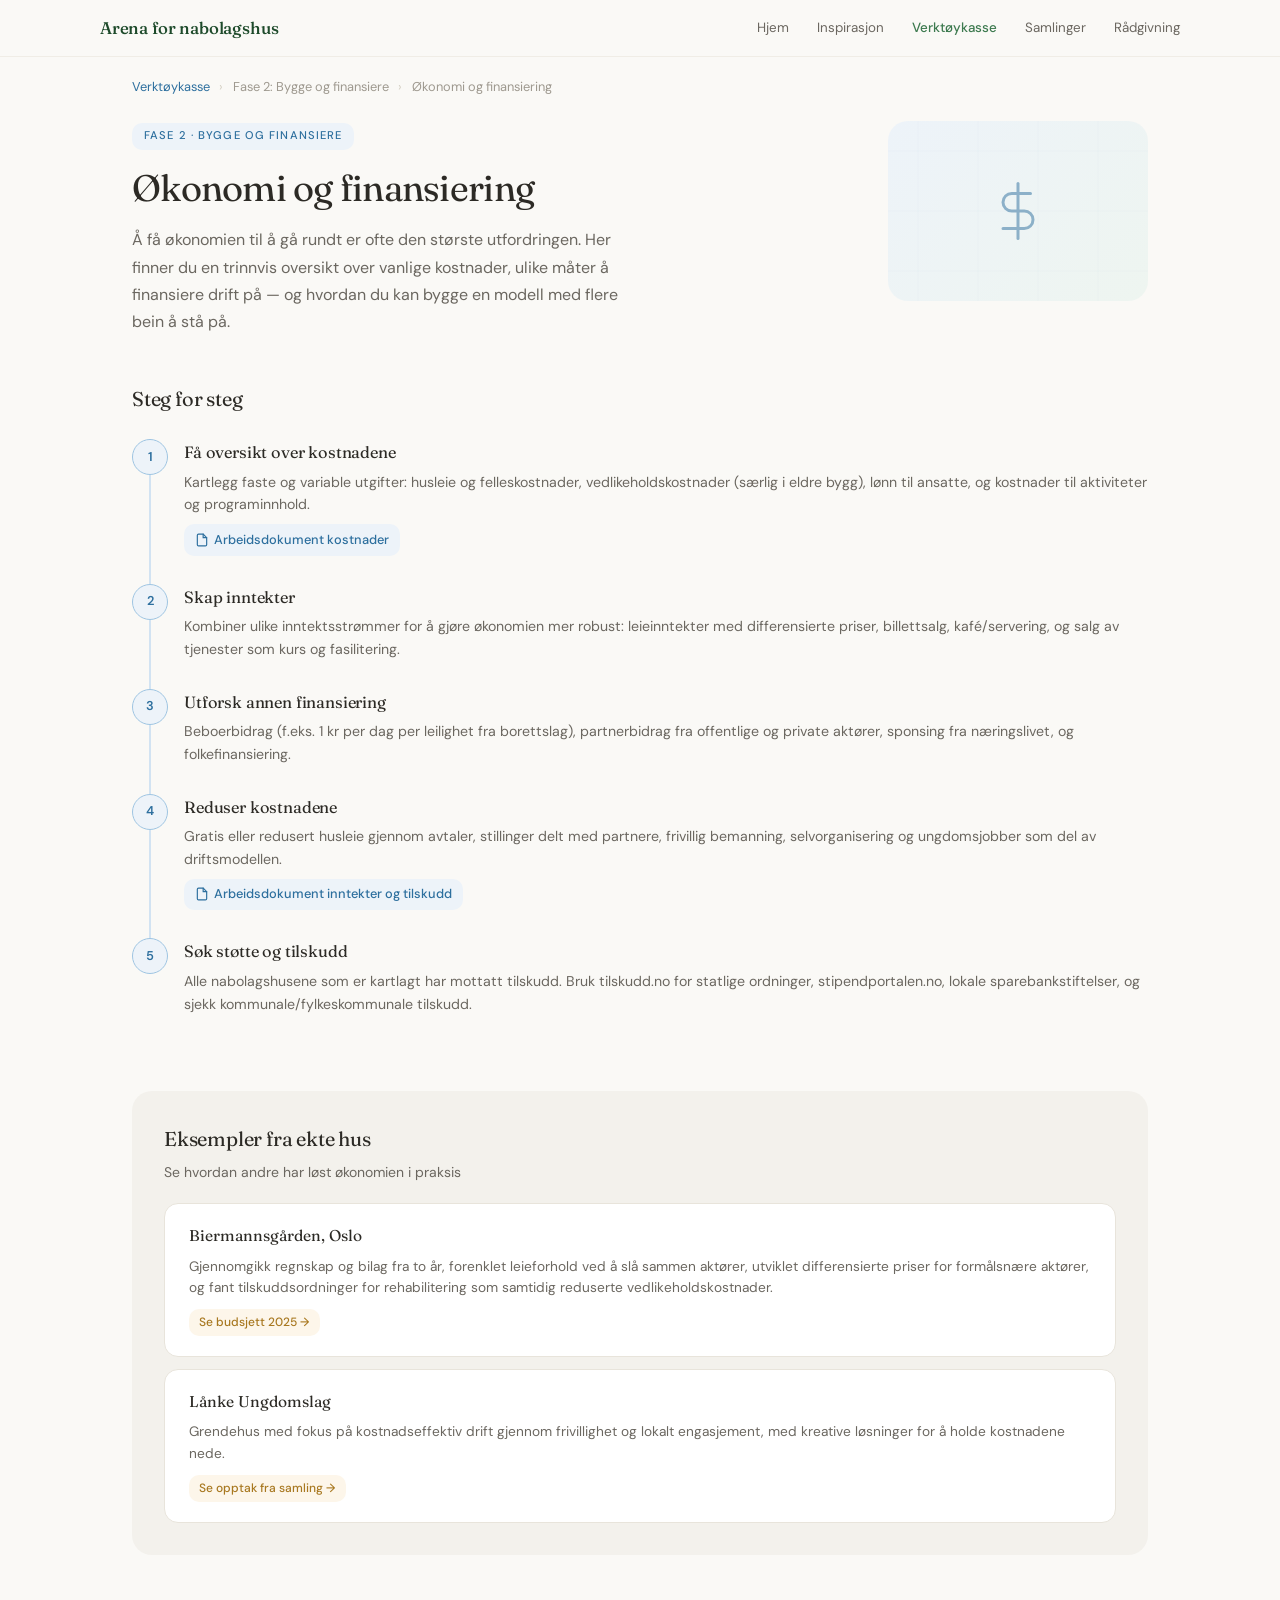
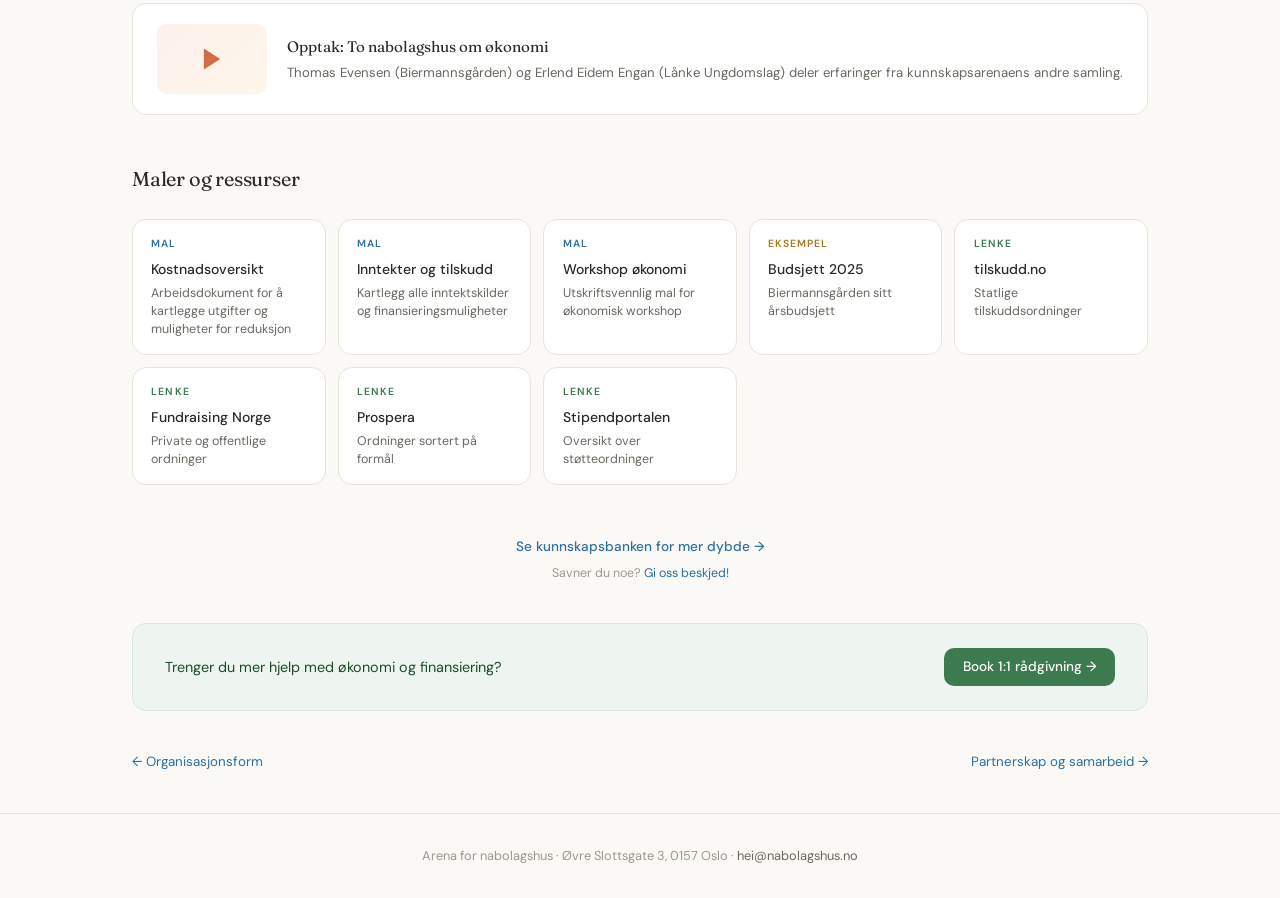
==== verktoykasse-okonomi.html @ 2ae815a4 "Add files via upload" ====
<!DOCTYPE html>
<html lang="no">
<head>
<meta charset="UTF-8">
<meta name="viewport" content="width=device-width, initial-scale=1.0">
<title>Økonomi og finansiering — Verktøykasse — Arena for nabolagshus</title>
<link rel="preconnect" href="https://fonts.googleapis.com">
<link href="https://fonts.googleapis.com/css2?family=DM+Sans:ital,opsz,wght@0,9..40,300;0,9..40,400;0,9..40,500;0,9..40,600&family=Fraunces:ital,opsz,wght@0,9..144,300;0,9..144,400;0,9..144,500;0,9..144,600;1,9..144,400&display=swap" rel="stylesheet">
<style>
*,*::before,*::after{margin:0;padding:0;box-sizing:border-box}
:root{
  --sand-50:#faf9f6;--sand-100:#f3f1ec;--sand-200:#e8e4db;--sand-300:#d4cfc3;--sand-400:#a9a393;--sand-500:#7a756a;
  --forest-50:#eef5f0;--forest-100:#d4e8d9;--forest-200:#a3cead;--forest-300:#5fa872;--forest-400:#3d7a4f;--forest-500:#1d4a2a;--forest-600:#0f3318;
  --ocean-50:#edf3f9;--ocean-100:#d2e3f2;--ocean-200:#9ec4e1;--ocean-300:#5a9bc5;--ocean-400:#2d6f9e;--ocean-500:#1a4d72;
  --amber-50:#fdf6ea;--amber-100:#f8e6c2;--amber-200:#efc576;--amber-300:#d9a23e;--amber-400:#a87820;--amber-500:#7a5615;
  --coral-50:#fdf0ec;--coral-100:#f8d5ca;--coral-200:#ed9e86;--coral-300:#d46a47;--coral-400:#a3462a;--coral-500:#72301d;
  --text-primary:#2c2a25;--text-secondary:#6b6760;--text-muted:#9e998f;
  --bg:#faf9f6;--bg-card:#ffffff;--border:#e8e4db;--border-light:#f0ede6;
  --radius:10px;--radius-lg:14px;--radius-xl:20px;
  --font-display:'Fraunces', Georgia, serif;--font-body:'DM Sans', system-ui, sans-serif;
}
html{font-size:16px;scroll-behavior:smooth}
body{font-family:var(--font-body);color:var(--text-primary);background:var(--bg);-webkit-font-smoothing:antialiased;line-height:1.6}

/* NAV */
.nav{position:sticky;top:0;z-index:100;background:rgba(250,249,246,.92);backdrop-filter:blur(12px);border-bottom:1px solid var(--border-light);padding:0 2rem}
.nav-inner{max-width:1080px;margin:0 auto;display:flex;align-items:center;justify-content:space-between;height:56px}
.nav-logo{font-family:var(--font-display);font-weight:500;font-size:1.05rem;color:var(--forest-500);text-decoration:none;letter-spacing:-.01em}
.nav-links{display:flex;gap:1.75rem;align-items:center}
.nav-links a{font-size:.835rem;color:var(--text-secondary);text-decoration:none;font-weight:400;transition:color .15s}
.nav-links a:hover{color:var(--text-primary)}
.nav-links a.active{color:var(--forest-400);font-weight:500}

/* BREADCRUMB */
.breadcrumb{max-width:1080px;margin:0 auto;padding:1.25rem 2rem .5rem;font-size:.8rem;color:var(--text-muted)}
.breadcrumb a{color:var(--ocean-400);text-decoration:none;transition:color .15s}
.breadcrumb a:hover{color:var(--ocean-500)}
.breadcrumb span{margin:0 .4rem;color:var(--sand-300)}

/* HERO */
.page-hero{max-width:1080px;margin:0 auto;padding:1rem 2rem 3rem;display:flex;gap:2.5rem;align-items:flex-start}
.page-hero-text{flex:1}
.phase-badge{font-size:.7rem;font-weight:500;text-transform:uppercase;letter-spacing:.1em;color:var(--ocean-400);background:var(--ocean-50);padding:.3rem .75rem;border-radius:var(--radius);display:inline-block;margin-bottom:1rem}
.page-hero h1{font-family:var(--font-display);font-size:clamp(1.75rem,3.5vw,2.3rem);font-weight:400;line-height:1.2;letter-spacing:-.02em;margin-bottom:1rem}
.page-hero .intro{font-size:1rem;color:var(--text-secondary);line-height:1.7;max-width:520px}
.hero-visual{width:260px;height:180px;border-radius:var(--radius-xl);background:linear-gradient(135deg,var(--ocean-50),var(--forest-50));display:flex;align-items:center;justify-content:center;flex-shrink:0;position:relative;overflow:hidden}
.hero-visual::after{content:'';position:absolute;inset:0;background:url("data:image/svg+xml,%3Csvg width='60' height='60' xmlns='http://www.w3.org/2000/svg'%3E%3Cpath d='M30 0v60M0 30h60' stroke='%232d6f9e' stroke-width='.3' opacity='.15'/%3E%3C/svg%3E");opacity:.6}
.hero-visual svg{position:relative;z-index:1}

/* MAIN CONTENT */
.content{max-width:1080px;margin:0 auto;padding:0 2rem}

/* STEPS */
.steps-section{margin-bottom:3rem}
.section-label{font-family:var(--font-display);font-size:1.25rem;font-weight:400;margin-bottom:1.5rem;letter-spacing:-.01em}
.step{display:flex;gap:1rem;margin-bottom:0;position:relative}
.step-line{display:flex;flex-direction:column;align-items:center;flex-shrink:0;width:36px}
.step-dot{width:36px;height:36px;border-radius:50%;background:var(--ocean-50);border:1.5px solid var(--ocean-200);display:flex;align-items:center;justify-content:center;font-size:.8rem;font-weight:600;color:var(--ocean-400);flex-shrink:0;position:relative;z-index:2}
.step-connector{width:1.5px;flex:1;background:var(--ocean-100);min-height:20px}
.step:last-child .step-connector{display:none}
.step-body{padding-bottom:1.75rem;flex:1}
.step-body h3{font-family:var(--font-display);font-size:1.02rem;font-weight:400;margin-bottom:.35rem;letter-spacing:-.01em}
.step-body p{font-size:.885rem;color:var(--text-secondary);line-height:1.6}
.tool-link{display:inline-flex;align-items:center;gap:5px;font-size:.8rem;font-weight:500;color:var(--ocean-400);text-decoration:none;margin-top:.5rem;padding:.35rem .7rem;background:var(--ocean-50);border-radius:var(--radius);transition:background .15s}
.tool-link:hover{background:var(--ocean-100)}
.tool-link svg{width:14px;height:14px}

/* EXAMPLES */
.examples-section{margin-bottom:3rem;background:var(--sand-100);border-radius:var(--radius-xl);padding:2rem}
.examples-section .section-label{margin-bottom:.35rem}
.examples-subtitle{font-size:.875rem;color:var(--text-secondary);margin-bottom:1.25rem}
.example-card{background:var(--bg-card);border:1px solid var(--border);border-radius:var(--radius-lg);padding:1.25rem 1.5rem;margin-bottom:12px;transition:border-color .15s}
.example-card:last-child{margin-bottom:0}
.example-card:hover{border-color:var(--sand-300)}
.example-card h3{font-family:var(--font-display);font-size:.975rem;font-weight:400;margin-bottom:.4rem}
.example-card p{font-size:.855rem;color:var(--text-secondary);line-height:1.6}
.example-tag{display:inline-block;font-size:.75rem;font-weight:500;color:var(--amber-400);background:var(--amber-50);padding:.25rem .65rem;border-radius:var(--radius);margin-top:.6rem;text-decoration:none;transition:background .15s}
.example-tag:hover{background:var(--amber-100)}

/* VIDEO */
.video-section{margin-bottom:3rem;display:flex;gap:1.25rem;align-items:center;background:var(--bg-card);border:1px solid var(--border);border-radius:var(--radius-lg);padding:1.25rem 1.5rem;transition:border-color .15s}
.video-section:hover{border-color:var(--sand-300)}
.video-thumb{width:110px;height:70px;border-radius:var(--radius);background:var(--sand-100);display:flex;align-items:center;justify-content:center;flex-shrink:0;color:var(--text-muted);font-size:1.5rem;position:relative;overflow:hidden}
.video-thumb::before{content:'';position:absolute;inset:0;background:linear-gradient(135deg,var(--coral-50),var(--amber-50))}
.video-thumb svg{position:relative;z-index:1}
.video-text h3{font-family:var(--font-display);font-size:.95rem;font-weight:400;margin-bottom:.25rem}
.video-text p{font-size:.825rem;color:var(--text-secondary);line-height:1.5}

/* RESOURCES */
.resources-section{margin-bottom:3rem}
.res-grid{display:grid;grid-template-columns:repeat(auto-fill,minmax(190px,1fr));gap:12px}
.res-card{background:var(--bg-card);border:1px solid var(--border);border-radius:var(--radius-lg);padding:1rem 1.15rem;text-decoration:none;color:inherit;transition:border-color .15s,transform .15s}
.res-card:hover{border-color:var(--sand-300);transform:translateY(-2px)}
.res-type{font-size:.65rem;text-transform:uppercase;letter-spacing:.1em;font-weight:600;margin-bottom:.35rem}
.res-type.mal{color:var(--ocean-400)}
.res-type.eksempel{color:var(--amber-400)}
.res-type.lenke{color:var(--forest-400)}
.res-title{font-size:.875rem;font-weight:500;color:var(--text-primary);margin-bottom:.2rem}
.res-desc{font-size:.78rem;color:var(--text-secondary);line-height:1.45}

/* CTA */
.cta-bottom{margin-bottom:2.5rem;background:var(--forest-50);border:1px solid var(--forest-100);border-radius:var(--radius-lg);padding:1.5rem 2rem;display:flex;align-items:center;justify-content:space-between;gap:1rem;flex-wrap:wrap}
.cta-bottom p{font-size:.9rem;color:var(--forest-500)}
.cta-bottom a{font-size:.85rem;font-weight:500;color:var(--bg-card);background:var(--forest-400);padding:.5rem 1.15rem;border-radius:var(--radius);text-decoration:none;transition:background .15s}
.cta-bottom a:hover{background:var(--forest-500)}

/* PREV/NEXT NAV */
.page-nav{display:flex;justify-content:space-between;padding-bottom:2.5rem;gap:1rem}
.page-nav a{font-size:.835rem;color:var(--ocean-400);text-decoration:none;transition:color .15s;display:flex;align-items:center;gap:.3rem}
.page-nav a:hover{color:var(--ocean-500)}

/* FOOTER */
.footer{border-top:1px solid var(--border);padding:2rem;text-align:center}
.footer p{font-size:.8rem;color:var(--text-muted)}
.footer a{color:var(--text-secondary);text-decoration:none}

/* ANIMATIONS */
@keyframes fadeUp{from{opacity:0;transform:translateY(16px)}to{opacity:1;transform:translateY(0)}}
.page-hero,.steps-section,.examples-section,.video-section,.resources-section,.cta-bottom{animation:fadeUp .5s ease both}
.steps-section{animation-delay:.05s}
.examples-section{animation-delay:.1s}
.video-section{animation-delay:.15s}
.resources-section{animation-delay:.2s}
.cta-bottom{animation-delay:.25s}
.step{animation:fadeUp .35s ease both}
.step:nth-child(1){animation-delay:.1s}
.step:nth-child(2){animation-delay:.15s}
.step:nth-child(3){animation-delay:.2s}
.step:nth-child(4){animation-delay:.25s}
.step:nth-child(5){animation-delay:.3s}

@media(max-width:720px){
  .nav{padding:0 1rem}
  .nav-links{gap:1rem}
  .breadcrumb,.content{padding-left:1.25rem;padding-right:1.25rem}
  .page-hero{padding:1rem 1.25rem 2.5rem;flex-direction:column}
  .hero-visual{width:100%;height:120px}
  .res-grid{grid-template-columns:1fr 1fr}
  .video-section{flex-direction:column;align-items:flex-start}
  .video-thumb{width:100%;height:100px}
}
@media(max-width:480px){
  .res-grid{grid-template-columns:1fr}
}
</style>
</head>
<body>

<nav class="nav">
  <div class="nav-inner">
    <a href="index.html" class="nav-logo">Arena for nabolagshus</a>
    <div class="nav-links">
      <a href="#">Hjem</a>
      <a href="#">Inspirasjon</a>
      <a href="index.html" class="active">Verktøykasse</a>
      <a href="#">Samlinger</a>
      <a href="#">Rådgivning</a>
    </div>
  </div>
</nav>

<div class="breadcrumb">
  <a href="index.html">Verktøykasse</a>
  <span>&rsaquo;</span>
  Fase 2: Bygge og finansiere
  <span>&rsaquo;</span>
  Økonomi og finansiering
</div>

<header class="page-hero">
  <div class="page-hero-text">
    <span class="phase-badge">Fase 2 &middot; Bygge og finansiere</span>
    <h1>Økonomi og finansiering</h1>
    <p class="intro">Å få økonomien til å gå rundt er ofte den største utfordringen. Her finner du en trinnvis oversikt over vanlige kostnader, ulike måter å finansiere drift på — og hvordan du kan bygge en modell med flere bein å stå på.</p>
  </div>
  <div class="hero-visual">
    <svg width="60" height="60" viewBox="0 0 24 24" fill="none" stroke="#2d6f9e" stroke-width="1.2" stroke-linecap="round" stroke-linejoin="round" opacity=".5"><line x1="12" y1="1" x2="12" y2="23"/><path d="M17 5H9.5a3.5 3.5 0 000 7h5a3.5 3.5 0 010 7H6"/></svg>
  </div>
</header>

<main class="content">

  <!-- STEG FOR STEG -->
  <section class="steps-section">
    <h2 class="section-label">Steg for steg</h2>

    <div class="step">
      <div class="step-line">
        <div class="step-dot">1</div>
        <div class="step-connector"></div>
      </div>
      <div class="step-body">
        <h3>Få oversikt over kostnadene</h3>
        <p>Kartlegg faste og variable utgifter: husleie og felleskostnader, vedlikeholdskostnader (særlig i eldre bygg), lønn til ansatte, og kostnader til aktiviteter og programinnhold.</p>
        <a href="https://docs.google.com/document/d/196W8jvP4Lm0myIqnL9Eluh7EGvZ5IgnQ7GumlcoHFrk/edit" class="tool-link" target="_blank">
          <svg viewBox="0 0 24 24" fill="none" stroke="currentColor" stroke-width="2" stroke-linecap="round"><path d="M14 2H6a2 2 0 00-2 2v16a2 2 0 002 2h12a2 2 0 002-2V8z"/><polyline points="14,2 14,8 20,8"/></svg>
          Arbeidsdokument kostnader
        </a>
      </div>
    </div>

    <div class="step">
      <div class="step-line">
        <div class="step-dot">2</div>
        <div class="step-connector"></div>
      </div>
      <div class="step-body">
        <h3>Skap inntekter</h3>
        <p>Kombiner ulike inntektsstrømmer for å gjøre økonomien mer robust: leieinntekter med differensierte priser, billettsalg, kafé/servering, og salg av tjenester som kurs og fasilitering.</p>
      </div>
    </div>

    <div class="step">
      <div class="step-line">
        <div class="step-dot">3</div>
        <div class="step-connector"></div>
      </div>
      <div class="step-body">
        <h3>Utforsk annen finansiering</h3>
        <p>Beboerbidrag (f.eks. 1 kr per dag per leilighet fra borettslag), partnerbidrag fra offentlige og private aktører, sponsing fra næringslivet, og folkefinansiering.</p>
      </div>
    </div>

    <div class="step">
      <div class="step-line">
        <div class="step-dot">4</div>
        <div class="step-connector"></div>
      </div>
      <div class="step-body">
        <h3>Reduser kostnadene</h3>
        <p>Gratis eller redusert husleie gjennom avtaler, stillinger delt med partnere, frivillig bemanning, selvorganisering og ungdomsjobber som del av driftsmodellen.</p>
        <a href="https://docs.google.com/document/d/1xRs1QfN7Pv39IXk6hXxiGFKn3tQePA277X1NRDqcUtI/edit" class="tool-link" target="_blank">
          <svg viewBox="0 0 24 24" fill="none" stroke="currentColor" stroke-width="2" stroke-linecap="round"><path d="M14 2H6a2 2 0 00-2 2v16a2 2 0 002 2h12a2 2 0 002-2V8z"/><polyline points="14,2 14,8 20,8"/></svg>
          Arbeidsdokument inntekter og tilskudd
        </a>
      </div>
    </div>

    <div class="step">
      <div class="step-line">
        <div class="step-dot">5</div>
        <div class="step-connector"></div>
      </div>
      <div class="step-body">
        <h3>Søk støtte og tilskudd</h3>
        <p>Alle nabolagshusene som er kartlagt har mottatt tilskudd. Bruk tilskudd.no for statlige ordninger, stipendportalen.no, lokale sparebankstiftelser, og sjekk kommunale/fylkeskommunale tilskudd.</p>
      </div>
    </div>
  </section>

  <!-- EKSEMPLER -->
  <section class="examples-section">
    <h2 class="section-label">Eksempler fra ekte hus</h2>
    <p class="examples-subtitle">Se hvordan andre har løst økonomien i praksis</p>

    <div class="example-card">
      <h3>Biermannsgården, Oslo</h3>
      <p>Gjennomgikk regnskap og bilag fra to år, forenklet leieforhold ved å slå sammen aktører, utviklet differensierte priser for formålsnære aktører, og fant tilskuddsordninger for rehabilitering som samtidig reduserte vedlikeholdskostnader.</p>
      <a href="https://docs.google.com/spreadsheets/d/1Lgh783uLo6PBq3KsHJ5WI-oM5IXFWJcLDxEQTDlt-4A/edit" class="example-tag" target="_blank">Se budsjett 2025 &rarr;</a>
    </div>

    <div class="example-card">
      <h3>Lånke Ungdomslag</h3>
      <p>Grendehus med fokus på kostnadseffektiv drift gjennom frivillighet og lokalt engasjement, med kreative løsninger for å holde kostnadene nede.</p>
      <a href="https://www.youtube.com/watch?v=-i8fD9dOPSs" class="example-tag" target="_blank">Se opptak fra samling &rarr;</a>
    </div>
  </section>

  <!-- VIDEO -->
  <a href="https://www.youtube.com/watch?v=-i8fD9dOPSs" class="video-section" target="_blank" style="text-decoration:none;color:inherit;">
    <div class="video-thumb">
      <svg width="28" height="28" viewBox="0 0 24 24" fill="#d46a47" stroke="none"><polygon points="5 3 19 12 5 21 5 3"/></svg>
    </div>
    <div class="video-text">
      <h3>Opptak: To nabolagshus om økonomi</h3>
      <p>Thomas Evensen (Biermannsgården) og Erlend Eidem Engan (Lånke Ungdomslag) deler erfaringer fra kunnskapsarenaens andre samling.</p>
    </div>
  </a>

  <!-- MALER OG RESSURSER -->
  <section class="resources-section">
    <h2 class="section-label">Maler og ressurser</h2>
    <div class="res-grid">
      <a href="https://docs.google.com/document/d/196W8jvP4Lm0myIqnL9Eluh7EGvZ5IgnQ7GumlcoHFrk/edit" class="res-card" target="_blank">
        <div class="res-type mal">Mal</div>
        <div class="res-title">Kostnadsoversikt</div>
        <div class="res-desc">Arbeidsdokument for å kartlegge utgifter og muligheter for reduksjon</div>
      </a>
      <a href="https://docs.google.com/document/d/1xRs1QfN7Pv39IXk6hXxiGFKn3tQePA277X1NRDqcUtI/edit" class="res-card" target="_blank">
        <div class="res-type mal">Mal</div>
        <div class="res-title">Inntekter og tilskudd</div>
        <div class="res-desc">Kartlegg alle inntektskilder og finansieringsmuligheter</div>
      </a>
      <a href="https://drive.google.com/drive/u/1/folders/16X64GtQ3sKNESpMMg4NK4Xe4xiWdrTH9" class="res-card" target="_blank">
        <div class="res-type mal">Mal</div>
        <div class="res-title">Workshop økonomi</div>
        <div class="res-desc">Utskriftsvennlig mal for økonomisk workshop</div>
      </a>
      <a href="https://docs.google.com/spreadsheets/d/1Lgh783uLo6PBq3KsHJ5WI-oM5IXFWJcLDxEQTDlt-4A/edit" class="res-card" target="_blank">
        <div class="res-type eksempel">Eksempel</div>
        <div class="res-title">Budsjett 2025</div>
        <div class="res-desc">Biermannsgården sitt årsbudsjett</div>
      </a>
      <a href="https://www.tilskudd.no" class="res-card" target="_blank">
        <div class="res-type lenke">Lenke</div>
        <div class="res-title">tilskudd.no</div>
        <div class="res-desc">Statlige tilskuddsordninger</div>
      </a>
      <a href="https://fundraisingnorge.no/wiki/sokeordninger-innen-finansiering/" class="res-card" target="_blank">
        <div class="res-type lenke">Lenke</div>
        <div class="res-title">Fundraising Norge</div>
        <div class="res-desc">Private og offentlige ordninger</div>
      </a>
      <a href="https://prosperastiftelsen.no" class="res-card" target="_blank">
        <div class="res-type lenke">Lenke</div>
        <div class="res-title">Prospera</div>
        <div class="res-desc">Ordninger sortert på formål</div>
      </a>
      <a href="https://stipendportalen.no" class="res-card" target="_blank">
        <div class="res-type lenke">Lenke</div>
        <div class="res-title">Stipendportalen</div>
        <div class="res-desc">Oversikt over støtteordninger</div>
      </a>
    </div>
  </section>

  <!-- KUNNSKAPSBANK -->
  <div style="text-align:center;margin-bottom:2.5rem">
    <a href="https://drive.google.com/drive/folders/1Lgwq6olN-NRkIWi7MoF7rnewfltcwcI9" target="_blank" style="font-size:.85rem;color:var(--ocean-400);text-decoration:none;font-weight:500">Se kunnskapsbanken for mer dybde &rarr;</a>
    <span style="display:block;font-size:.78rem;color:var(--text-muted);margin-top:.3rem">Savner du noe? <a href="mailto:guro@socentral.no?subject=Ønsker for verktøykassen" style="color:var(--ocean-400);text-decoration:none">Gi oss beskjed!</a></span>
  </div>

  <!-- CTA -->
  <div class="cta-bottom">
    <p>Trenger du mer hjelp med økonomi og finansiering?</p>
    <a href="https://www.nabolaghus.no/sparring">Book 1:1 rådgivning &rarr;</a>
  </div>

  <!-- PREV/NEXT -->
  <nav class="page-nav">
    <a href="#">&larr; Organisasjonsform</a>
    <a href="#">Partnerskap og samarbeid &rarr;</a>
  </nav>

</main>

<footer class="footer">
  <p>Arena for nabolagshus &middot; Øvre Slottsgate 3, 0157 Oslo &middot; <a href="mailto:hei@nabolagshus.no">hei@nabolagshus.no</a></p>
</footer>

</body>
</html>
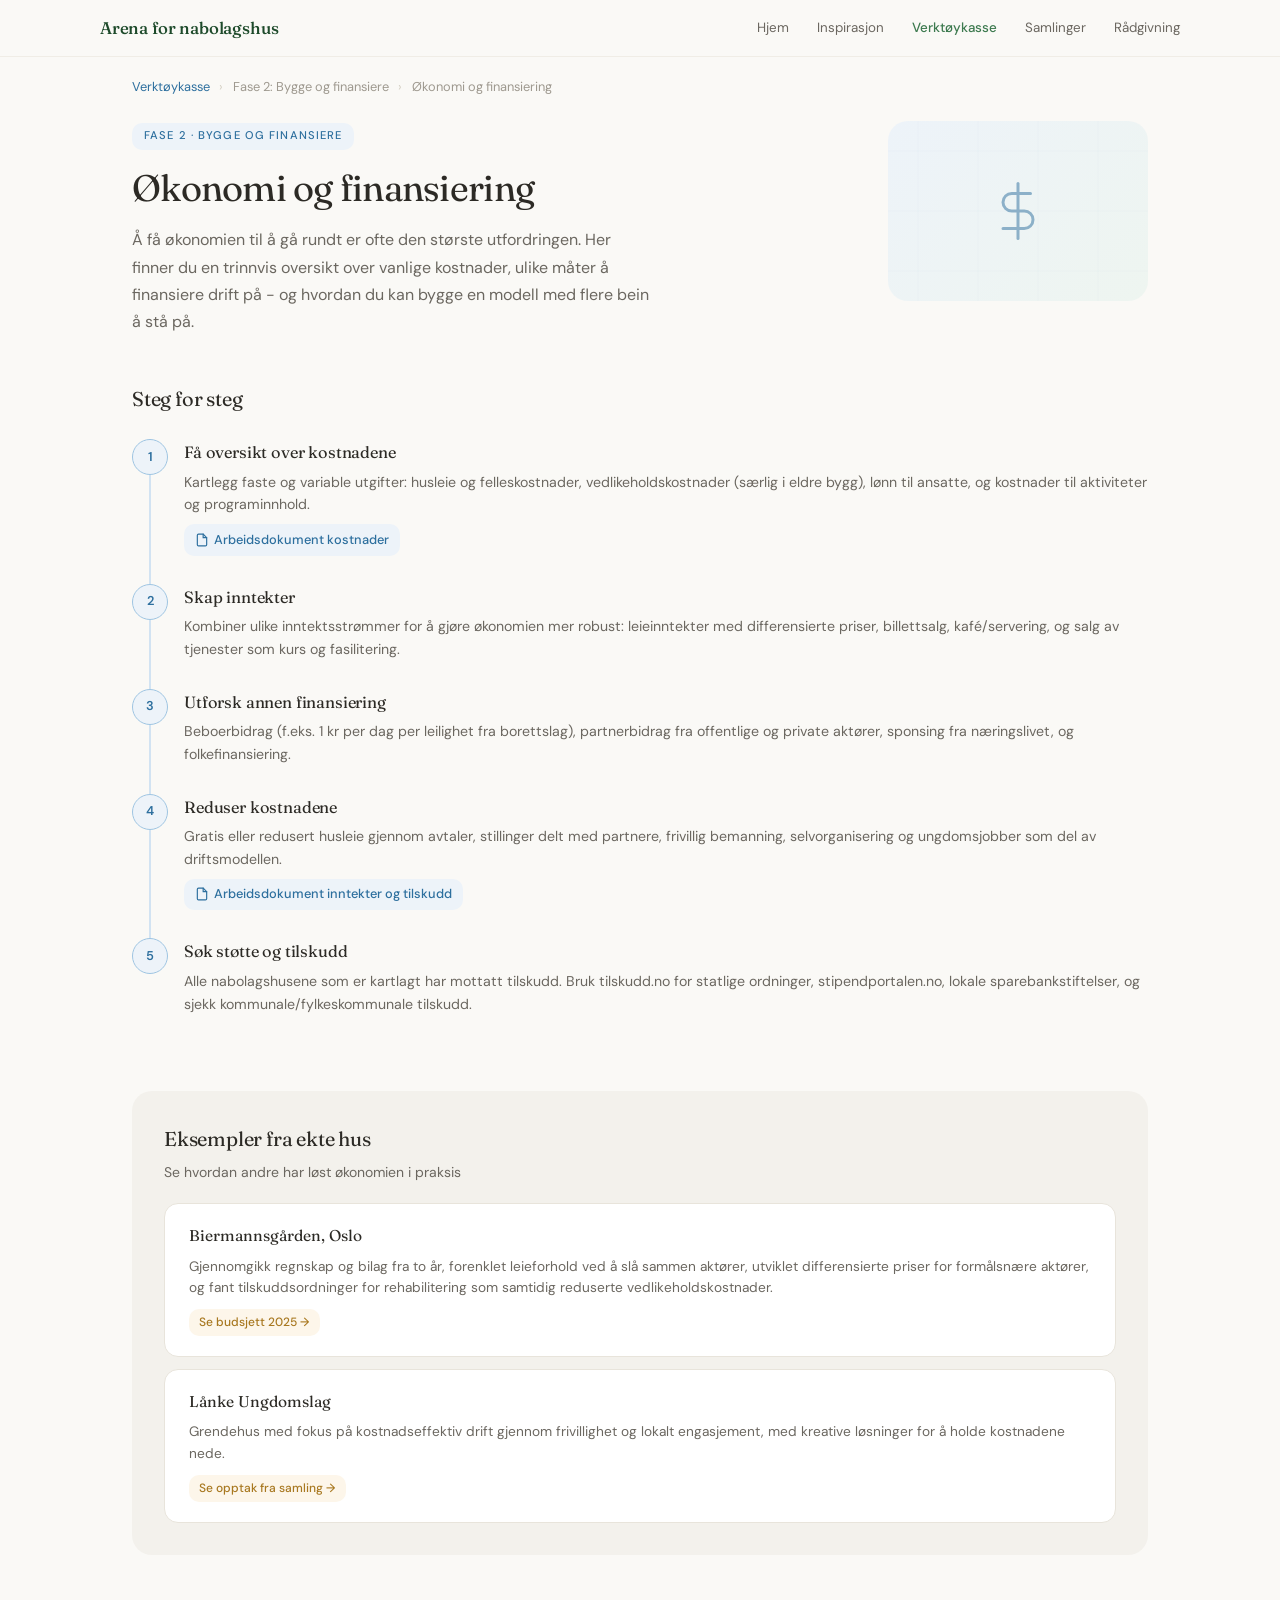
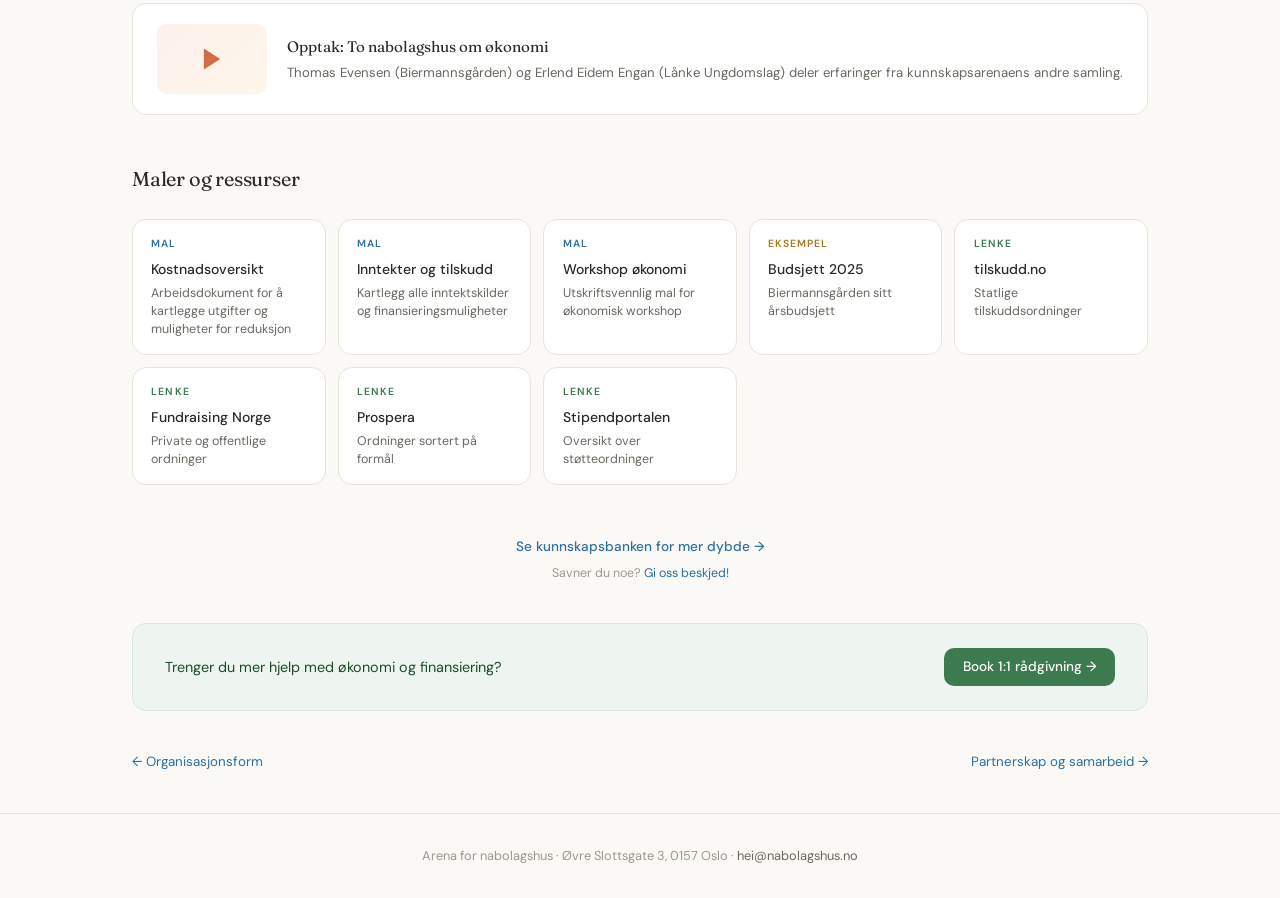
==== commit de1f24bc: "Update verktoykasse-okonomi.html" ====
--- a/verktoykasse-okonomi.html
+++ b/verktoykasse-okonomi.html
@@ -171,7 +171,7 @@
   <div class="page-hero-text">
     <span class="phase-badge">Fase 2 &middot; Bygge og finansiere</span>
     <h1>Økonomi og finansiering</h1>
-    <p class="intro">Å få økonomien til å gå rundt er ofte den største utfordringen. Her finner du en trinnvis oversikt over vanlige kostnader, ulike måter å finansiere drift på — og hvordan du kan bygge en modell med flere bein å stå på.</p>
+    <p class="intro">Å få økonomien til å gå rundt er ofte den største utfordringen. Her finner du en trinnvis oversikt over vanlige kostnader, ulike måter å finansiere drift på - og hvordan du kan bygge en modell med flere bein å stå på.</p>
   </div>
   <div class="hero-visual">
     <svg width="60" height="60" viewBox="0 0 24 24" fill="none" stroke="#2d6f9e" stroke-width="1.2" stroke-linecap="round" stroke-linejoin="round" opacity=".5"><line x1="12" y1="1" x2="12" y2="23"/><path d="M17 5H9.5a3.5 3.5 0 000 7h5a3.5 3.5 0 010 7H6"/></svg>
